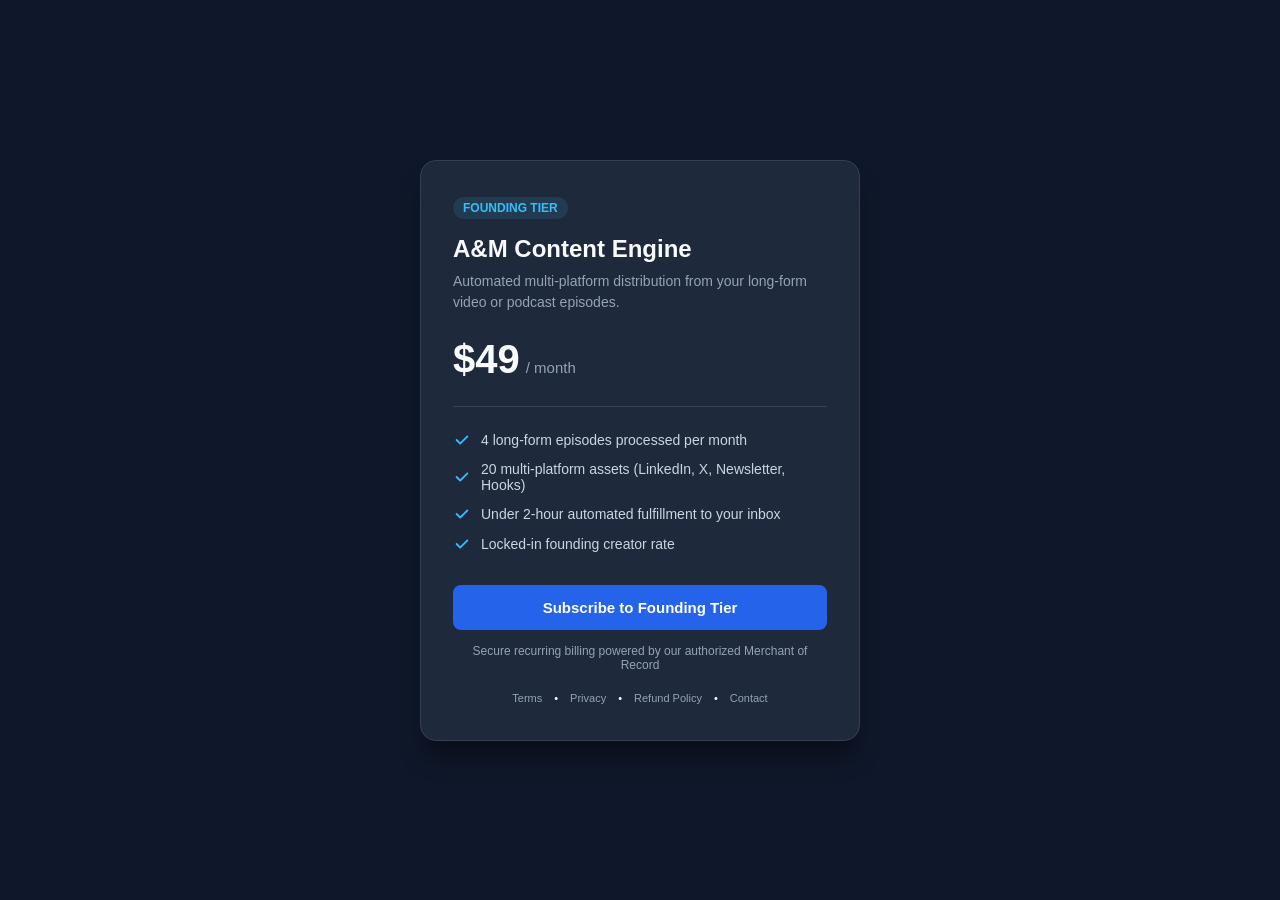
==== index.html @ 315da73d "Refactor index.html for improved layout and functionality Updated HTML structure and styling for the" ====
<!DOCTYPE html>
<html lang="en">
<head>
  <meta charset="UTF-8">
  <meta name="viewport" content="width=device-width, initial-scale=1.0">
  <title>A&M Content Engine — Founding Tier</title>
  <style>
    :root {
      --bg: #0f172a;
      --card-bg: #1e293b;
      --text-main: #f8fafc;
      --text-muted: #94a3b8;
      --accent: #38bdf8;
      --button-bg: #2563eb;
      --button-hover: #1d4ed8;
      --border: #334155;
    }
    * { 
      box-sizing: border-box; 
      margin: 0; 
      padding: 0; 
      font-family: -apple-system, BlinkMacSystemFont, "Segoe UI", Roboto, sans-serif; 
    }
    body { 
      background-color: var(--bg); 
      color: var(--text-main); 
      min-height: 100vh; 
      display: flex; 
      align-items: center; 
      justify-content: center; 
      padding: 24px; 
    }
    .card { 
      background-color: var(--card-bg); 
      border: 1px solid var(--border); 
      border-radius: 16px; 
      max-width: 440px; 
      width: 100%; 
      padding: 36px 32px; 
      box-shadow: 0 20px 25px -5px rgba(0,0,0,0.4); 
    }
    .badge { 
      display: inline-block; 
      background: rgba(56, 189, 248, 0.12); 
      color: var(--accent); 
      font-size: 12px; 
      font-weight: 600; 
      text-transform: uppercase; 
      padding: 4px 10px; 
      border-radius: 9999px; 
      margin-bottom: 16px; 
    }
    h1 { 
      font-size: 24px; 
      font-weight: 700; 
      margin-bottom: 8px; 
    }
    .description { 
      color: var(--text-muted); 
      font-size: 14px; 
      line-height: 1.5; 
      margin-bottom: 24px; 
    }
    .price-box { 
      display: flex; 
      align-items: baseline; 
      gap: 6px; 
      margin-bottom: 24px; 
      padding-bottom: 24px; 
      border-bottom: 1px solid var(--border); 
    }
    .price { 
      font-size: 40px; 
      font-weight: 800; 
      color: var(--text-main); 
    }
    .period { 
      color: var(--text-muted); 
      font-size: 15px; 
    }
    .features { 
      list-style: none; 
      margin-bottom: 32px; 
      display: flex; 
      flex-direction: column; 
      gap: 12px; 
    }
    .features li { 
      font-size: 14px; 
      color: #cbd5e1; 
      display: flex; 
      align-items: center; 
      gap: 10px; 
    }
    .features svg { 
      width: 18px; 
      height: 18px; 
      color: var(--accent); 
      flex-shrink: 0; 
    }
    .btn { 
      width: 100%; 
      background-color: var(--button-bg); 
      color: white; 
      border: none; 
      padding: 14px 20px; 
      border-radius: 8px; 
      font-size: 15px; 
      font-weight: 600; 
      cursor: pointer; 
      transition: 0.15s ease-in-out; 
      text-align: center;
      text-decoration: none;
      display: inline-block;
    }
    .btn:hover { 
      background-color: var(--button-hover); 
    }
    .footer-note { 
      text-align: center; 
      font-size: 12px; 
      color: var(--text-muted); 
      margin-top: 14px; 
    }
    .legal-links { 
      display: flex; 
      justify-content: center; 
      gap: 12px; 
      margin-top: 20px; 
      font-size: 11px; 
    }
    .legal-links a { 
      color: var(--text-muted); 
      text-decoration: none; 
      cursor: pointer; 
    }
    .legal-links a:hover { 
      color: var(--accent); 
      text-decoration: underline; 
    }

    /* Policy Modal */
    .modal-overlay {
      display: none;
      position: fixed;
      top: 0; left: 0; width: 100%; height: 100%;
      background: rgba(0, 0, 0, 0.7);
      backdrop-filter: blur(4px);
      justify-content: center;
      align-items: center;
      padding: 20px;
      z-index: 1000;
    }
    .modal-content {
      background: var(--card-bg);
      border: 1px solid var(--border);
      border-radius: 12px;
      max-width: 500px;
      width: 100%;
      max-height: 80vh;
      overflow-y: auto;
      padding: 24px;
      color: #cbd5e1;
      font-size: 13px;
      line-height: 1.6;
    }
    .modal-header {
      display: flex;
      justify-content: space-between;
      align-items: center;
      margin-bottom: 16px;
      border-bottom: 1px solid var(--border);
      padding-bottom: 8px;
    }
    .modal-header h2 { 
      font-size: 16px; 
      color: var(--text-main); 
    }
    .close-btn { 
      background: none; 
      border: none; 
      color: var(--text-muted); 
      font-size: 20px; 
      cursor: pointer; 
    }
    .close-btn:hover { 
      color: var(--text-main); 
    }
  </style>
</head>
<body>

  <div class="card">
    <span class="badge">Founding Tier</span>
    <h1>A&M Content Engine</h1>
    <p class="description">Automated multi-platform distribution from your long-form video or podcast episodes.</p>

    <div class="price-box">
      <span class="price">$49</span>
      <span class="period">/ month</span>
    </div>

    <ul class="features">
      <li>
        <svg viewBox="0 0 20 20" fill="currentColor"><path fill-rule="evenodd" d="M16.707 5.293a1 1 0 010 1.414l-8 8a1 1 0 01-1.414 0l-4-4a1 1 0 011.414-1.414L8 12.586l7.293-7.293a1 1 0 011.414 0z" clip-rule="evenodd"/></svg>
        4 long-form episodes processed per month
      </li>
      <li>
        <svg viewBox="0 0 20 20" fill="currentColor"><path fill-rule="evenodd" d="M16.707 5.293a1 1 0 010 1.414l-8 8a1 1 0 01-1.414 0l-4-4a1 1 0 011.414-1.414L8 12.586l7.293-7.293a1 1 0 011.414 0z" clip-rule="evenodd"/></svg>
        20 multi-platform assets (LinkedIn, X, Newsletter, Hooks)
      </li>
      <li>
        <svg viewBox="0 0 20 20" fill="currentColor"><path fill-rule="evenodd" d="M16.707 5.293a1 1 0 010 1.414l-8 8a1 1 0 01-1.414 0l-4-4a1 1 0 011.414-1.414L8 12.586l7.293-7.293a1 1 0 011.414 0z" clip-rule="evenodd"/></svg>
        Under 2-hour automated fulfillment to your inbox
      </li>
      <li>
        <svg viewBox="0 0 20 20" fill="currentColor"><path fill-rule="evenodd" d="M16.707 5.293a1 1 0 010 1.414l-8 8a1 1 0 01-1.414 0l-4-4a1 1 0 011.414-1.414L8 12.586l7.293-7.293a1 1 0 011.414 0z" clip-rule="evenodd"/></svg>
        Locked-in founding creator rate
      </li>
    </ul>

    <button id="checkout-button" class="btn">Subscribe to Founding Tier</button>
    <p class="footer-note">Secure recurring billing powered by our authorized Merchant of Record</p>

    <!-- Required compliance links -->
    <div class="legal-links">
      <a onclick="openModal('terms')">Terms</a> • 
      <a onclick="openModal('privacy')">Privacy</a> • 
      <a onclick="openModal('refunds')">Refund Policy</a> • 
      <a href="mailto:ajuna.n.michael@gmail.com">Contact</a>
    </div>
  </div>

  <!-- Reusable Policy Modal -->
  <div id="policy-modal" class="modal-overlay" onclick="closeModalOnBg(event)">
    <div class="modal-content">
      <div class="modal-header">
        <h2 id="modal-title">Policy</h2>
        <button class="close-btn" onclick="closeModal()">&times;</button>
      </div>
      <div id="modal-body"></div>
    </div>
  </div>

  <script>
    // Placeholder Dodo Payments Checkout link
    // Replace this URL once you generate your product payment link in the Dodo dashboard
    const DODO_CHECKOUT_URL = ""; 

    document.getElementById('checkout-button').addEventListener('click', function () {
      if (DODO_CHECKOUT_URL && DODO_CHECKOUT_URL.trim() !== "") {
        window.location.href = DODO_CHECKOUT_URL;
      } else {
        alert("Founding spots are currently being provisioned. To lock in your $49/mo rate immediately, please contact us at ajuna.n.michael@gmail.com.");
      }
    });

    // Legal Modals Data
    const policies = {
      terms: {
        title: "Terms of Service",
        content: "<p><strong>1. Service Overview:</strong> A&M Content Engine provides automated digital content repurposing services. The Founding Tier includes processing of up to four (4) episodes per monthly billing cycle into 20 multi-platform editorial assets.</p><br><p><strong>2. Billing:</strong> Subscriptions are billed at $49.00 USD on a recurring monthly schedule. All transactions, sales tax calculations, and currency conversions are handled securely by our authorized Merchant of Record.</p><br><p><strong>3. Cancellation:</strong> You can cancel your subscription at any time with zero cancellation penalties via the customer billing link in your receipt or by contacting support at ajuna.n.michael@gmail.com.</p>"
      },
      privacy: {
        title: "Privacy Policy",
        content: "<p><strong>1. Information Collection:</strong> We collect your email address and provided multimedia inputs solely to fulfill content deliverables and manage your subscription.</p><br><p><strong>2. Data Protection:</strong> We do not sell, rent, or distribute your email or content to any third parties. Payment details are processed entirely by our secure Merchant of Record without ever touching our servers.</p><br><p><strong>3. Inquiries:</strong> For inquiries regarding your personal data or deletion requests, contact us at ajuna.n.michael@gmail.com.</p>"
      },
      refunds: {
        title: "Refund & Cancellation Policy",
        content: "<p><strong>1. 14-Day Satisfaction Guarantee:</strong> If you are not satisfied with the repurposed deliverables from your first episode, contact us within 14 days of your initial payment at ajuna.n.michael@gmail.com for a 100% full refund.</p><br><p><strong>2. Subscription Cancellation:</strong> You may cancel anytime before your next monthly renewal. Upon cancellation, your access remains active until the end of the paid billing cycle.</p>"
      }
    };

    function openModal(type) {
      document.getElementById('modal-title').innerText = policies[type].title;
      document.getElementById('modal-body').innerHTML = policies[type].content;
      document.getElementById('policy-modal').style.display = 'flex';
    }

    function closeModal() {
      document.getElementById('policy-modal').style.display = 'none';
    }

    function closeModalOnBg(e) {
      if (e.target.id === 'policy-modal') closeModal();
    }
  </script>
</body>
</html>
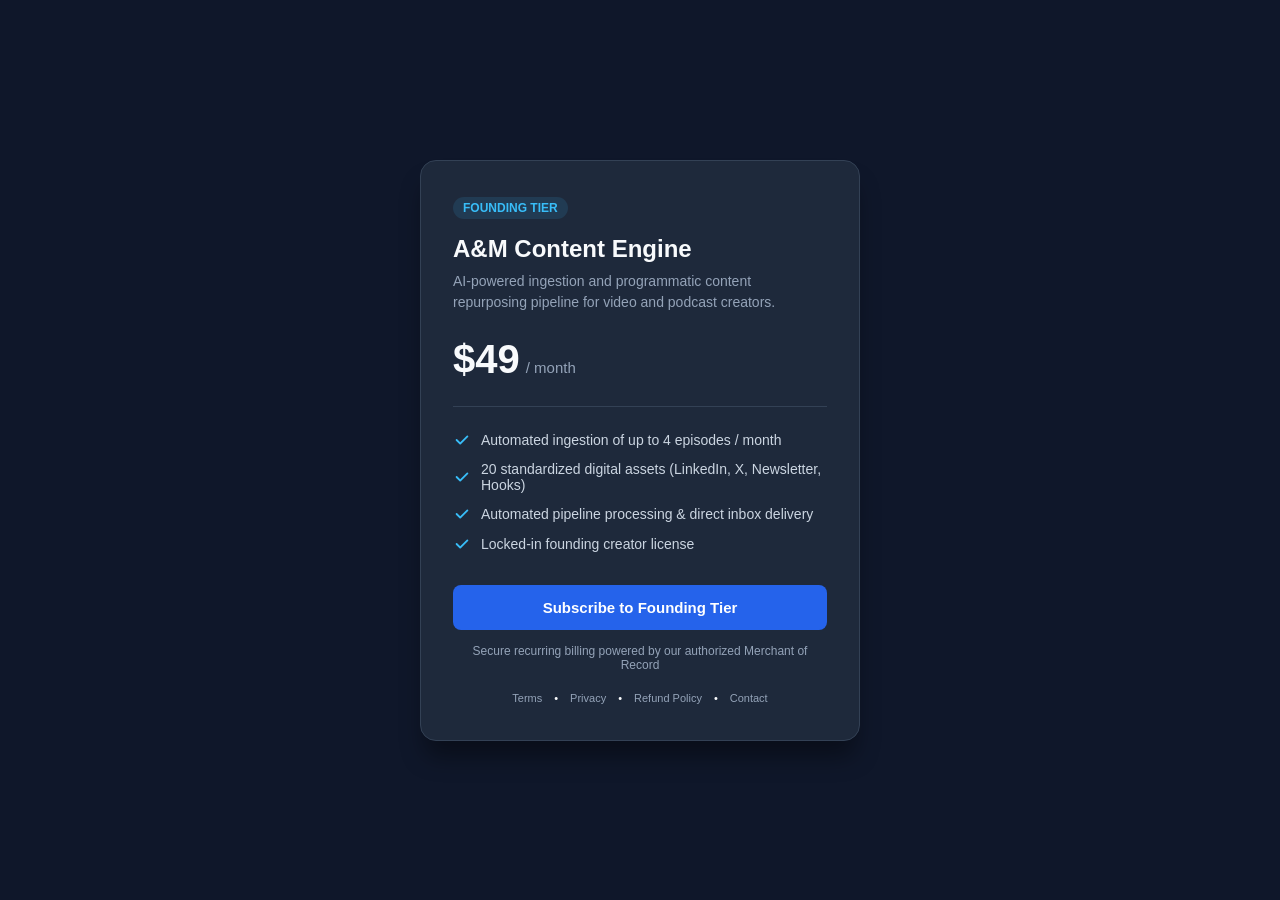
==== commit f30b6f68: "Revise content and features for Founding Tier Updated content and features in the A&M Content Engine" ====
--- a/index.html
+++ b/index.html
@@ -139,7 +139,7 @@
       text-decoration: underline; 
     }
 
-    /* Policy Modal */
+    /* Compliance Modals */
     .modal-overlay {
       display: none;
       position: fixed;
@@ -193,7 +193,7 @@
   <div class="card">
     <span class="badge">Founding Tier</span>
     <h1>A&M Content Engine</h1>
-    <p class="description">Automated multi-platform distribution from your long-form video or podcast episodes.</p>
+    <p class="description">AI-powered ingestion and programmatic content repurposing pipeline for video and podcast creators.</p>
 
     <div class="price-box">
       <span class="price">$49</span>
@@ -203,26 +203,25 @@
     <ul class="features">
       <li>
         <svg viewBox="0 0 20 20" fill="currentColor"><path fill-rule="evenodd" d="M16.707 5.293a1 1 0 010 1.414l-8 8a1 1 0 01-1.414 0l-4-4a1 1 0 011.414-1.414L8 12.586l7.293-7.293a1 1 0 011.414 0z" clip-rule="evenodd"/></svg>
-        4 long-form episodes processed per month
-      </li>
-      <li>
-        <svg viewBox="0 0 20 20" fill="currentColor"><path fill-rule="evenodd" d="M16.707 5.293a1 1 0 010 1.414l-8 8a1 1 0 01-1.414 0l-4-4a1 1 0 011.414-1.414L8 12.586l7.293-7.293a1 1 0 011.414 0z" clip-rule="evenodd"/></svg>
-        20 multi-platform assets (LinkedIn, X, Newsletter, Hooks)
-      </li>
-      <li>
-        <svg viewBox="0 0 20 20" fill="currentColor"><path fill-rule="evenodd" d="M16.707 5.293a1 1 0 010 1.414l-8 8a1 1 0 01-1.414 0l-4-4a1 1 0 011.414-1.414L8 12.586l7.293-7.293a1 1 0 011.414 0z" clip-rule="evenodd"/></svg>
-        Under 2-hour automated fulfillment to your inbox
-      </li>
-      <li>
-        <svg viewBox="0 0 20 20" fill="currentColor"><path fill-rule="evenodd" d="M16.707 5.293a1 1 0 010 1.414l-8 8a1 1 0 01-1.414 0l-4-4a1 1 0 011.414-1.414L8 12.586l7.293-7.293a1 1 0 011.414 0z" clip-rule="evenodd"/></svg>
-        Locked-in founding creator rate
+        Automated ingestion of up to 4 episodes / month
+      </li>
+      <li>
+        <svg viewBox="0 0 20 20" fill="currentColor"><path fill-rule="evenodd" d="M16.707 5.293a1 1 0 010 1.414l-8 8a1 1 0 01-1.414 0l-4-4a1 1 0 011.414-1.414L8 12.586l7.293-7.293a1 1 0 011.414 0z" clip-rule="evenodd"/></svg>
+        20 standardized digital assets (LinkedIn, X, Newsletter, Hooks)
+      </li>
+      <li>
+        <svg viewBox="0 0 20 20" fill="currentColor"><path fill-rule="evenodd" d="M16.707 5.293a1 1 0 010 1.414l-8 8a1 1 0 01-1.414 0l-4-4a1 1 0 011.414-1.414L8 12.586l7.293-7.293a1 1 0 011.414 0z" clip-rule="evenodd"/></svg>
+        Automated pipeline processing & direct inbox delivery
+      </li>
+      <li>
+        <svg viewBox="0 0 20 20" fill="currentColor"><path fill-rule="evenodd" d="M16.707 5.293a1 1 0 010 1.414l-8 8a1 1 0 01-1.414 0l-4-4a1 1 0 011.414-1.414L8 12.586l7.293-7.293a1 1 0 011.414 0z" clip-rule="evenodd"/></svg>
+        Locked-in founding creator license
       </li>
     </ul>
 
     <button id="checkout-button" class="btn">Subscribe to Founding Tier</button>
     <p class="footer-note">Secure recurring billing powered by our authorized Merchant of Record</p>
 
-    <!-- Required compliance links -->
     <div class="legal-links">
       <a onclick="openModal('terms')">Terms</a> • 
       <a onclick="openModal('privacy')">Privacy</a> • 
@@ -243,31 +242,30 @@
   </div>
 
   <script>
-    // Placeholder Dodo Payments Checkout link
-    // Replace this URL once you generate your product payment link in the Dodo dashboard
+    // Dodo Payments Payment Link URL (Set once product link is generated in Dodo dashboard)
     const DODO_CHECKOUT_URL = ""; 
 
     document.getElementById('checkout-button').addEventListener('click', function () {
       if (DODO_CHECKOUT_URL && DODO_CHECKOUT_URL.trim() !== "") {
         window.location.href = DODO_CHECKOUT_URL;
       } else {
-        alert("Founding spots are currently being provisioned. To lock in your $49/mo rate immediately, please contact us at ajuna.n.michael@gmail.com.");
+        alert("Founding creator accounts are currently being provisioned. To lock in your $49/mo license immediately, contact ajuna.n.michael@gmail.com.");
       }
     });
 
-    // Legal Modals Data
+    // Legal Policies Data (Pre-configured for Dodo MoR Compliance)
     const policies = {
       terms: {
         title: "Terms of Service",
-        content: "<p><strong>1. Service Overview:</strong> A&M Content Engine provides automated digital content repurposing services. The Founding Tier includes processing of up to four (4) episodes per monthly billing cycle into 20 multi-platform editorial assets.</p><br><p><strong>2. Billing:</strong> Subscriptions are billed at $49.00 USD on a recurring monthly schedule. All transactions, sales tax calculations, and currency conversions are handled securely by our authorized Merchant of Record.</p><br><p><strong>3. Cancellation:</strong> You can cancel your subscription at any time with zero cancellation penalties via the customer billing link in your receipt or by contacting support at ajuna.n.michael@gmail.com.</p>"
+        content: "<p><strong>1. Product Overview:</strong> A&M Content Engine is a digital software and automation pipeline that programmatically ingests long-form audiovisual media and generates multi-platform editorial assets. The Founding Tier grants license access to process up to four (4) source episodes per monthly billing cycle into 20 standardized digital deliverables.</p><br><p><strong>2. Billing & Renewal:</strong> Subscriptions are billed at $49.00 USD on a recurring monthly basis. All payment transactions, applicable indirect taxes, and currency conversions are handled securely by our authorized Merchant of Record.</p><br><p><strong>3. Cancellation:</strong> You may cancel your subscription at any time without fees or penalties via the billing portal link in your transaction receipt or by contacting support at ajuna.n.michael@gmail.com.</p>"
       },
       privacy: {
         title: "Privacy Policy",
-        content: "<p><strong>1. Information Collection:</strong> We collect your email address and provided multimedia inputs solely to fulfill content deliverables and manage your subscription.</p><br><p><strong>2. Data Protection:</strong> We do not sell, rent, or distribute your email or content to any third parties. Payment details are processed entirely by our secure Merchant of Record without ever touching our servers.</p><br><p><strong>3. Inquiries:</strong> For inquiries regarding your personal data or deletion requests, contact us at ajuna.n.michael@gmail.com.</p>"
+        content: "<p><strong>1. Information Collection:</strong> We collect your email address and submitted media assets exclusively for account authentication, pipeline execution, and delivering your repurposed digital assets.</p><br><p><strong>2. Data Protection:</strong> We do not sell, rent, or distribute your email or personal data. All billing information and credit card details are handled directly by our PCI-compliant Merchant of Record without touching our application servers.</p><br><p><strong>3. Inquiries & Data Rights:</strong> For questions regarding data processing or deletion requests, contact us at ajuna.n.michael@gmail.com.</p>"
       },
       refunds: {
         title: "Refund & Cancellation Policy",
-        content: "<p><strong>1. 14-Day Satisfaction Guarantee:</strong> If you are not satisfied with the repurposed deliverables from your first episode, contact us within 14 days of your initial payment at ajuna.n.michael@gmail.com for a 100% full refund.</p><br><p><strong>2. Subscription Cancellation:</strong> You may cancel anytime before your next monthly renewal. Upon cancellation, your access remains active until the end of the paid billing cycle.</p>"
+        content: "<p><strong>1. 14-Day Satisfaction Guarantee:</strong> If the automated output from your first processed episode does not meet your editorial standards, contact ajuna.n.michael@gmail.com within 14 days of your initial purchase for a full 100% refund.</p><br><p><strong>2. Cancellation Policy:</strong> You may cancel anytime before your next billing cycle. Access remains active through the remainder of the currently paid period with no further charges.</p>"
       }
     };
 
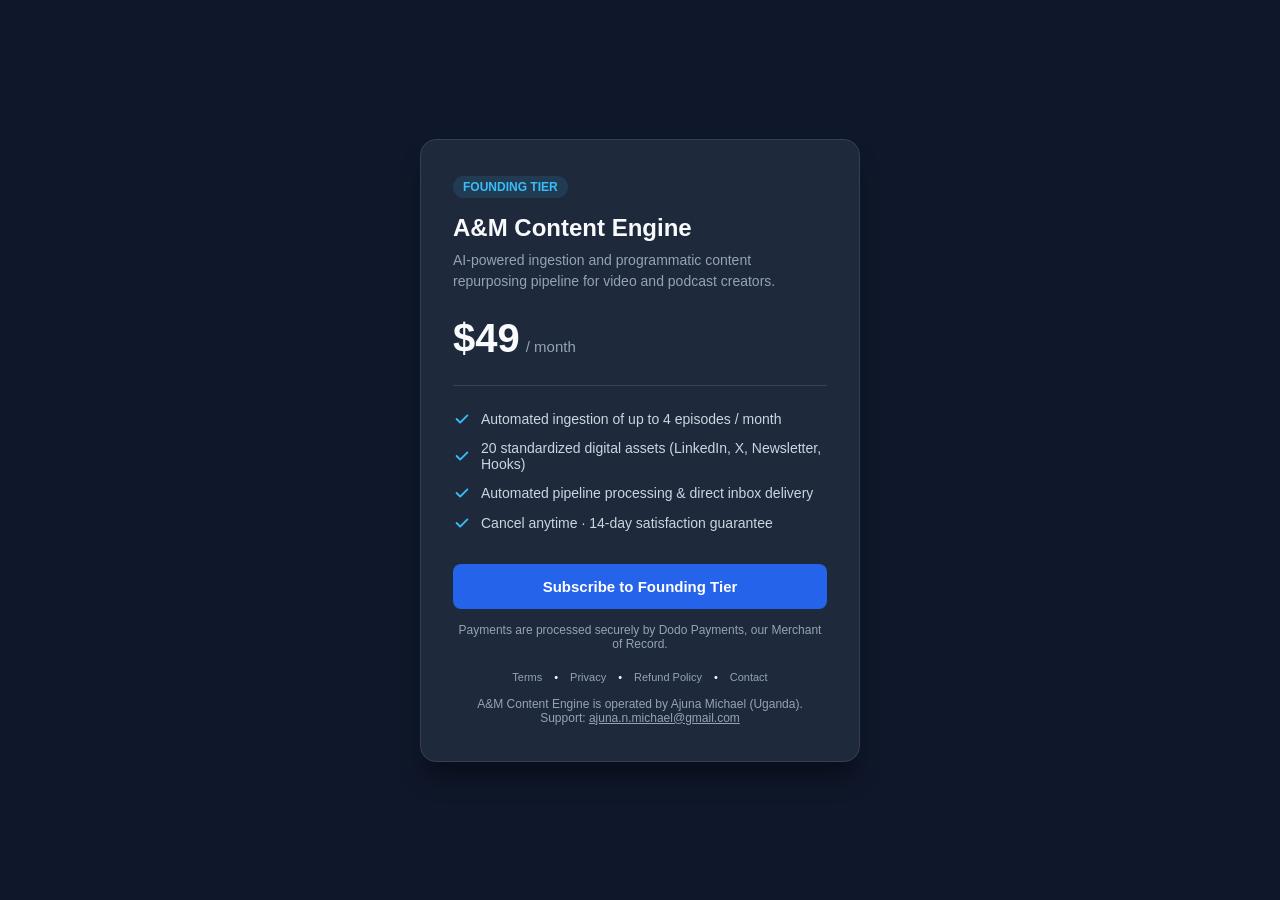
==== commit 0aaf41ae: "Add public policy pages, contact details and Dodo MoR disclosure Replace JS pop-up policies with rea" ====
--- a/index.html
+++ b/index.html
@@ -1,287 +1,203 @@
-<!DOCTYPE html>
-<html lang="en">
-<head>
-  <meta charset="UTF-8">
-  <meta name="viewport" content="width=device-width, initial-scale=1.0">
-  <title>A&M Content Engine — Founding Tier</title>
-  <style>
-    :root {
-      --bg: #0f172a;
-      --card-bg: #1e293b;
-      --text-main: #f8fafc;
-      --text-muted: #94a3b8;
-      --accent: #38bdf8;
-      --button-bg: #2563eb;
-      --button-hover: #1d4ed8;
-      --border: #334155;
-    }
-    * { 
-      box-sizing: border-box; 
-      margin: 0; 
-      padding: 0; 
-      font-family: -apple-system, BlinkMacSystemFont, "Segoe UI", Roboto, sans-serif; 
-    }
-    body { 
-      background-color: var(--bg); 
-      color: var(--text-main); 
-      min-height: 100vh; 
-      display: flex; 
-      align-items: center; 
-      justify-content: center; 
-      padding: 24px; 
-    }
-    .card { 
-      background-color: var(--card-bg); 
-      border: 1px solid var(--border); 
-      border-radius: 16px; 
-      max-width: 440px; 
-      width: 100%; 
-      padding: 36px 32px; 
-      box-shadow: 0 20px 25px -5px rgba(0,0,0,0.4); 
-    }
-    .badge { 
-      display: inline-block; 
-      background: rgba(56, 189, 248, 0.12); 
-      color: var(--accent); 
-      font-size: 12px; 
-      font-weight: 600; 
-      text-transform: uppercase; 
-      padding: 4px 10px; 
-      border-radius: 9999px; 
-      margin-bottom: 16px; 
-    }
-    h1 { 
-      font-size: 24px; 
-      font-weight: 700; 
-      margin-bottom: 8px; 
-    }
-    .description { 
-      color: var(--text-muted); 
-      font-size: 14px; 
-      line-height: 1.5; 
-      margin-bottom: 24px; 
-    }
-    .price-box { 
-      display: flex; 
-      align-items: baseline; 
-      gap: 6px; 
-      margin-bottom: 24px; 
-      padding-bottom: 24px; 
-      border-bottom: 1px solid var(--border); 
-    }
-    .price { 
-      font-size: 40px; 
-      font-weight: 800; 
-      color: var(--text-main); 
-    }
-    .period { 
-      color: var(--text-muted); 
-      font-size: 15px; 
-    }
-    .features { 
-      list-style: none; 
-      margin-bottom: 32px; 
-      display: flex; 
-      flex-direction: column; 
-      gap: 12px; 
-    }
-    .features li { 
-      font-size: 14px; 
-      color: #cbd5e1; 
-      display: flex; 
-      align-items: center; 
-      gap: 10px; 
-    }
-    .features svg { 
-      width: 18px; 
-      height: 18px; 
-      color: var(--accent); 
-      flex-shrink: 0; 
-    }
-    .btn { 
-      width: 100%; 
-      background-color: var(--button-bg); 
-      color: white; 
-      border: none; 
-      padding: 14px 20px; 
-      border-radius: 8px; 
-      font-size: 15px; 
-      font-weight: 600; 
-      cursor: pointer; 
-      transition: 0.15s ease-in-out; 
-      text-align: center;
-      text-decoration: none;
-      display: inline-block;
-    }
-    .btn:hover { 
-      background-color: var(--button-hover); 
-    }
-    .footer-note { 
-      text-align: center; 
-      font-size: 12px; 
-      color: var(--text-muted); 
-      margin-top: 14px; 
-    }
-    .legal-links { 
-      display: flex; 
-      justify-content: center; 
-      gap: 12px; 
-      margin-top: 20px; 
-      font-size: 11px; 
-    }
-    .legal-links a { 
-      color: var(--text-muted); 
-      text-decoration: none; 
-      cursor: pointer; 
-    }
-    .legal-links a:hover { 
-      color: var(--accent); 
-      text-decoration: underline; 
-    }
-
-    /* Compliance Modals */
-    .modal-overlay {
-      display: none;
-      position: fixed;
-      top: 0; left: 0; width: 100%; height: 100%;
-      background: rgba(0, 0, 0, 0.7);
-      backdrop-filter: blur(4px);
-      justify-content: center;
-      align-items: center;
-      padding: 20px;
-      z-index: 1000;
-    }
-    .modal-content {
-      background: var(--card-bg);
-      border: 1px solid var(--border);
-      border-radius: 12px;
-      max-width: 500px;
-      width: 100%;
-      max-height: 80vh;
-      overflow-y: auto;
-      padding: 24px;
-      color: #cbd5e1;
-      font-size: 13px;
-      line-height: 1.6;
-    }
-    .modal-header {
-      display: flex;
-      justify-content: space-between;
-      align-items: center;
-      margin-bottom: 16px;
-      border-bottom: 1px solid var(--border);
-      padding-bottom: 8px;
-    }
-    .modal-header h2 { 
-      font-size: 16px; 
-      color: var(--text-main); 
-    }
-    .close-btn { 
-      background: none; 
-      border: none; 
-      color: var(--text-muted); 
-      font-size: 20px; 
-      cursor: pointer; 
-    }
-    .close-btn:hover { 
-      color: var(--text-main); 
-    }
-  </style>
-</head>
-<body>
-
-  <div class="card">
-    <span class="badge">Founding Tier</span>
-    <h1>A&M Content Engine</h1>
-    <p class="description">AI-powered ingestion and programmatic content repurposing pipeline for video and podcast creators.</p>
-
-    <div class="price-box">
-      <span class="price">$49</span>
-      <span class="period">/ month</span>
-    </div>
-
-    <ul class="features">
-      <li>
-        <svg viewBox="0 0 20 20" fill="currentColor"><path fill-rule="evenodd" d="M16.707 5.293a1 1 0 010 1.414l-8 8a1 1 0 01-1.414 0l-4-4a1 1 0 011.414-1.414L8 12.586l7.293-7.293a1 1 0 011.414 0z" clip-rule="evenodd"/></svg>
-        Automated ingestion of up to 4 episodes / month
-      </li>
-      <li>
-        <svg viewBox="0 0 20 20" fill="currentColor"><path fill-rule="evenodd" d="M16.707 5.293a1 1 0 010 1.414l-8 8a1 1 0 01-1.414 0l-4-4a1 1 0 011.414-1.414L8 12.586l7.293-7.293a1 1 0 011.414 0z" clip-rule="evenodd"/></svg>
-        20 standardized digital assets (LinkedIn, X, Newsletter, Hooks)
-      </li>
-      <li>
-        <svg viewBox="0 0 20 20" fill="currentColor"><path fill-rule="evenodd" d="M16.707 5.293a1 1 0 010 1.414l-8 8a1 1 0 01-1.414 0l-4-4a1 1 0 011.414-1.414L8 12.586l7.293-7.293a1 1 0 011.414 0z" clip-rule="evenodd"/></svg>
-        Automated pipeline processing & direct inbox delivery
-      </li>
-      <li>
-        <svg viewBox="0 0 20 20" fill="currentColor"><path fill-rule="evenodd" d="M16.707 5.293a1 1 0 010 1.414l-8 8a1 1 0 01-1.414 0l-4-4a1 1 0 011.414-1.414L8 12.586l7.293-7.293a1 1 0 011.414 0z" clip-rule="evenodd"/></svg>
-        Locked-in founding creator license
-      </li>
-    </ul>
-
-    <button id="checkout-button" class="btn">Subscribe to Founding Tier</button>
-    <p class="footer-note">Secure recurring billing powered by our authorized Merchant of Record</p>
-
-    <div class="legal-links">
-      <a onclick="openModal('terms')">Terms</a> • 
-      <a onclick="openModal('privacy')">Privacy</a> • 
-      <a onclick="openModal('refunds')">Refund Policy</a> • 
-      <a href="mailto:ajuna.n.michael@gmail.com">Contact</a>
-    </div>
-  </div>
-
-  <!-- Reusable Policy Modal -->
-  <div id="policy-modal" class="modal-overlay" onclick="closeModalOnBg(event)">
-    <div class="modal-content">
-      <div class="modal-header">
-        <h2 id="modal-title">Policy</h2>
-        <button class="close-btn" onclick="closeModal()">&times;</button>
-      </div>
-      <div id="modal-body"></div>
-    </div>
-  </div>
-
-  <script>
-    // Dodo Payments Payment Link URL (Set once product link is generated in Dodo dashboard)
-    const DODO_CHECKOUT_URL = ""; 
-
-    document.getElementById('checkout-button').addEventListener('click', function () {
-      if (DODO_CHECKOUT_URL && DODO_CHECKOUT_URL.trim() !== "") {
-        window.location.href = DODO_CHECKOUT_URL;
-      } else {
-        alert("Founding creator accounts are currently being provisioned. To lock in your $49/mo license immediately, contact ajuna.n.michael@gmail.com.");
-      }
-    });
-
-    // Legal Policies Data (Pre-configured for Dodo MoR Compliance)
-    const policies = {
-      terms: {
-        title: "Terms of Service",
-        content: "<p><strong>1. Product Overview:</strong> A&M Content Engine is a digital software and automation pipeline that programmatically ingests long-form audiovisual media and generates multi-platform editorial assets. The Founding Tier grants license access to process up to four (4) source episodes per monthly billing cycle into 20 standardized digital deliverables.</p><br><p><strong>2. Billing & Renewal:</strong> Subscriptions are billed at $49.00 USD on a recurring monthly basis. All payment transactions, applicable indirect taxes, and currency conversions are handled securely by our authorized Merchant of Record.</p><br><p><strong>3. Cancellation:</strong> You may cancel your subscription at any time without fees or penalties via the billing portal link in your transaction receipt or by contacting support at ajuna.n.michael@gmail.com.</p>"
-      },
-      privacy: {
-        title: "Privacy Policy",
-        content: "<p><strong>1. Information Collection:</strong> We collect your email address and submitted media assets exclusively for account authentication, pipeline execution, and delivering your repurposed digital assets.</p><br><p><strong>2. Data Protection:</strong> We do not sell, rent, or distribute your email or personal data. All billing information and credit card details are handled directly by our PCI-compliant Merchant of Record without touching our application servers.</p><br><p><strong>3. Inquiries & Data Rights:</strong> For questions regarding data processing or deletion requests, contact us at ajuna.n.michael@gmail.com.</p>"
-      },
-      refunds: {
-        title: "Refund & Cancellation Policy",
-        content: "<p><strong>1. 14-Day Satisfaction Guarantee:</strong> If the automated output from your first processed episode does not meet your editorial standards, contact ajuna.n.michael@gmail.com within 14 days of your initial purchase for a full 100% refund.</p><br><p><strong>2. Cancellation Policy:</strong> You may cancel anytime before your next billing cycle. Access remains active through the remainder of the currently paid period with no further charges.</p>"
-      }
-    };
-
-    function openModal(type) {
-      document.getElementById('modal-title').innerText = policies[type].title;
-      document.getElementById('modal-body').innerHTML = policies[type].content;
-      document.getElementById('policy-modal').style.display = 'flex';
-    }
-
-    function closeModal() {
-      document.getElementById('policy-modal').style.display = 'none';
-    }
-
-    function closeModalOnBg(e) {
-      if (e.target.id === 'policy-modal') closeModal();
-    }
-  </script>
-</body>
-</html>
+<!DOCTYPE html>
+<html lang="en">
+<head>
+  <meta charset="UTF-8">
+  <meta name="viewport" content="width=device-width, initial-scale=1.0">
+  <meta name="description" content="A&M Content Engine turns long-form video and podcast episodes into LinkedIn, X, newsletter and hook content. Founding Tier: $49/month.">
+  <title>A&M Content Engine — Founding Tier</title>
+  <style>
+    :root {
+      --bg: #0f172a;
+      --card-bg: #1e293b;
+      --text-main: #f8fafc;
+      --text-muted: #94a3b8;
+      --accent: #38bdf8;
+      --button-bg: #2563eb;
+      --button-hover: #1d4ed8;
+      --border: #334155;
+    }
+    * { 
+      box-sizing: border-box; 
+      margin: 0; 
+      padding: 0; 
+      font-family: -apple-system, BlinkMacSystemFont, "Segoe UI", Roboto, sans-serif; 
+    }
+    body { 
+      background-color: var(--bg); 
+      color: var(--text-main); 
+      min-height: 100vh; 
+      display: flex; 
+      align-items: center; 
+      justify-content: center; 
+      padding: 24px; 
+    }
+    .card { 
+      background-color: var(--card-bg); 
+      border: 1px solid var(--border); 
+      border-radius: 16px; 
+      max-width: 440px; 
+      width: 100%; 
+      padding: 36px 32px; 
+      box-shadow: 0 20px 25px -5px rgba(0,0,0,0.4); 
+    }
+    .badge { 
+      display: inline-block; 
+      background: rgba(56, 189, 248, 0.12); 
+      color: var(--accent); 
+      font-size: 12px; 
+      font-weight: 600; 
+      text-transform: uppercase; 
+      padding: 4px 10px; 
+      border-radius: 9999px; 
+      margin-bottom: 16px; 
+    }
+    h1 { 
+      font-size: 24px; 
+      font-weight: 700; 
+      margin-bottom: 8px; 
+    }
+    .description { 
+      color: var(--text-muted); 
+      font-size: 14px; 
+      line-height: 1.5; 
+      margin-bottom: 24px; 
+    }
+    .price-box { 
+      display: flex; 
+      align-items: baseline; 
+      gap: 6px; 
+      margin-bottom: 24px; 
+      padding-bottom: 24px; 
+      border-bottom: 1px solid var(--border); 
+    }
+    .price { 
+      font-size: 40px; 
+      font-weight: 800; 
+      color: var(--text-main); 
+    }
+    .period { 
+      color: var(--text-muted); 
+      font-size: 15px; 
+    }
+    .features { 
+      list-style: none; 
+      margin-bottom: 32px; 
+      display: flex; 
+      flex-direction: column; 
+      gap: 12px; 
+    }
+    .features li { 
+      font-size: 14px; 
+      color: #cbd5e1; 
+      display: flex; 
+      align-items: center; 
+      gap: 10px; 
+    }
+    .features svg { 
+      width: 18px; 
+      height: 18px; 
+      color: var(--accent); 
+      flex-shrink: 0; 
+    }
+    .btn { 
+      width: 100%; 
+      background-color: var(--button-bg); 
+      color: white; 
+      border: none; 
+      padding: 14px 20px; 
+      border-radius: 8px; 
+      font-size: 15px; 
+      font-weight: 600; 
+      cursor: pointer; 
+      transition: 0.15s ease-in-out; 
+      text-align: center;
+      text-decoration: none;
+      display: inline-block;
+    }
+    .btn:hover { 
+      background-color: var(--button-hover); 
+    }
+    .footer-note { 
+      text-align: center; 
+      font-size: 12px; 
+      color: var(--text-muted); 
+      margin-top: 14px; 
+    }
+    .operator a { color: var(--text-muted); }
+    .legal-links { 
+      display: flex; 
+      justify-content: center; 
+      gap: 12px; 
+      margin-top: 20px; 
+      font-size: 11px; 
+    }
+    .legal-links a { 
+      color: var(--text-muted); 
+      text-decoration: none; 
+      cursor: pointer; 
+    }
+    .legal-links a:hover { 
+      color: var(--accent); 
+      text-decoration: underline; 
+    }
+
+  </style>
+</head>
+<body>
+
+  <div class="card">
+    <span class="badge">Founding Tier</span>
+    <h1>A&M Content Engine</h1>
+    <p class="description">AI-powered ingestion and programmatic content repurposing pipeline for video and podcast creators.</p>
+
+    <div class="price-box">
+      <span class="price">$49</span>
+      <span class="period">/ month</span>
+    </div>
+
+    <ul class="features">
+      <li>
+        <svg viewBox="0 0 20 20" fill="currentColor"><path fill-rule="evenodd" d="M16.707 5.293a1 1 0 010 1.414l-8 8a1 1 0 01-1.414 0l-4-4a1 1 0 011.414-1.414L8 12.586l7.293-7.293a1 1 0 011.414 0z" clip-rule="evenodd"/></svg>
+        Automated ingestion of up to 4 episodes / month
+      </li>
+      <li>
+        <svg viewBox="0 0 20 20" fill="currentColor"><path fill-rule="evenodd" d="M16.707 5.293a1 1 0 010 1.414l-8 8a1 1 0 01-1.414 0l-4-4a1 1 0 011.414-1.414L8 12.586l7.293-7.293a1 1 0 011.414 0z" clip-rule="evenodd"/></svg>
+        20 standardized digital assets (LinkedIn, X, Newsletter, Hooks)
+      </li>
+      <li>
+        <svg viewBox="0 0 20 20" fill="currentColor"><path fill-rule="evenodd" d="M16.707 5.293a1 1 0 010 1.414l-8 8a1 1 0 01-1.414 0l-4-4a1 1 0 011.414-1.414L8 12.586l7.293-7.293a1 1 0 011.414 0z" clip-rule="evenodd"/></svg>
+        Automated pipeline processing & direct inbox delivery
+      </li>
+      <li>
+        <svg viewBox="0 0 20 20" fill="currentColor"><path fill-rule="evenodd" d="M16.707 5.293a1 1 0 010 1.414l-8 8a1 1 0 01-1.414 0l-4-4a1 1 0 011.414-1.414L8 12.586l7.293-7.293a1 1 0 011.414 0z" clip-rule="evenodd"/></svg>
+        Cancel anytime &middot; 14-day satisfaction guarantee
+      </li>
+    </ul>
+
+    <button id="checkout-button" class="btn">Subscribe to Founding Tier</button>
+    <p class="footer-note">Payments are processed securely by Dodo Payments, our Merchant of Record.</p>
+
+    <div class="legal-links">
+      <a href="terms.html">Terms</a> &bull;
+      <a href="privacy.html">Privacy</a> &bull;
+      <a href="refunds.html">Refund Policy</a> &bull;
+      <a href="contact.html">Contact</a>
+    </div>
+    <p class="footer-note operator">A&amp;M Content Engine is operated by Ajuna Michael (Uganda).<br>Support: <a href="mailto:ajuna.n.michael@gmail.com">ajuna.n.michael@gmail.com</a></p>
+  </div>
+
+
+  <script>
+    // Dodo Payments Payment Link URL (Set once product link is generated in Dodo dashboard)
+    const DODO_CHECKOUT_URL = ""; 
+
+    document.getElementById('checkout-button').addEventListener('click', function () {
+      if (DODO_CHECKOUT_URL && DODO_CHECKOUT_URL.trim() !== "") {
+        window.location.href = DODO_CHECKOUT_URL;
+      } else {
+        alert("Online checkout is being set up. To subscribe to the Founding Tier now, email ajuna.n.michael@gmail.com.");
+      }
+    });
+  </script>
+</body>
+</html>
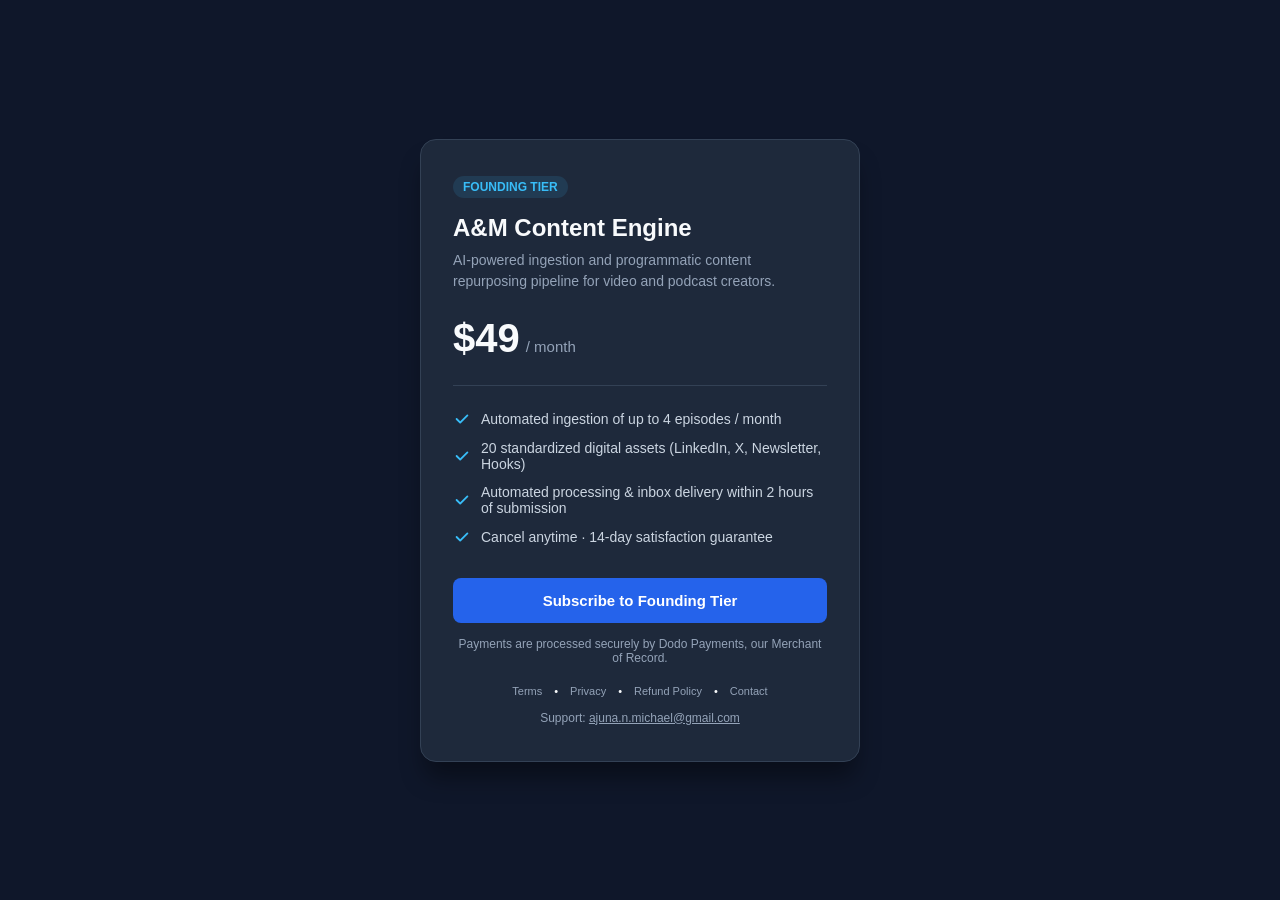
==== commit b0e859fb: "Remove operator line; state 2-hour delivery time Co-Authored-By: Claude Sonnet 5.5 <noreply@anthropi" ====
--- a/index.html
+++ b/index.html
@@ -166,7 +166,7 @@
       </li>
       <li>
         <svg viewBox="0 0 20 20" fill="currentColor"><path fill-rule="evenodd" d="M16.707 5.293a1 1 0 010 1.414l-8 8a1 1 0 01-1.414 0l-4-4a1 1 0 011.414-1.414L8 12.586l7.293-7.293a1 1 0 011.414 0z" clip-rule="evenodd"/></svg>
-        Automated pipeline processing & direct inbox delivery
+        Automated processing &amp; inbox delivery within 2 hours of submission
       </li>
       <li>
         <svg viewBox="0 0 20 20" fill="currentColor"><path fill-rule="evenodd" d="M16.707 5.293a1 1 0 010 1.414l-8 8a1 1 0 01-1.414 0l-4-4a1 1 0 011.414-1.414L8 12.586l7.293-7.293a1 1 0 011.414 0z" clip-rule="evenodd"/></svg>
@@ -183,7 +183,7 @@
       <a href="refunds.html">Refund Policy</a> &bull;
       <a href="contact.html">Contact</a>
     </div>
-    <p class="footer-note operator">A&amp;M Content Engine is operated by Ajuna Michael (Uganda).<br>Support: <a href="mailto:ajuna.n.michael@gmail.com">ajuna.n.michael@gmail.com</a></p>
+    <p class="footer-note operator">Support: <a href="mailto:ajuna.n.michael@gmail.com">ajuna.n.michael@gmail.com</a></p>
   </div>
 
 
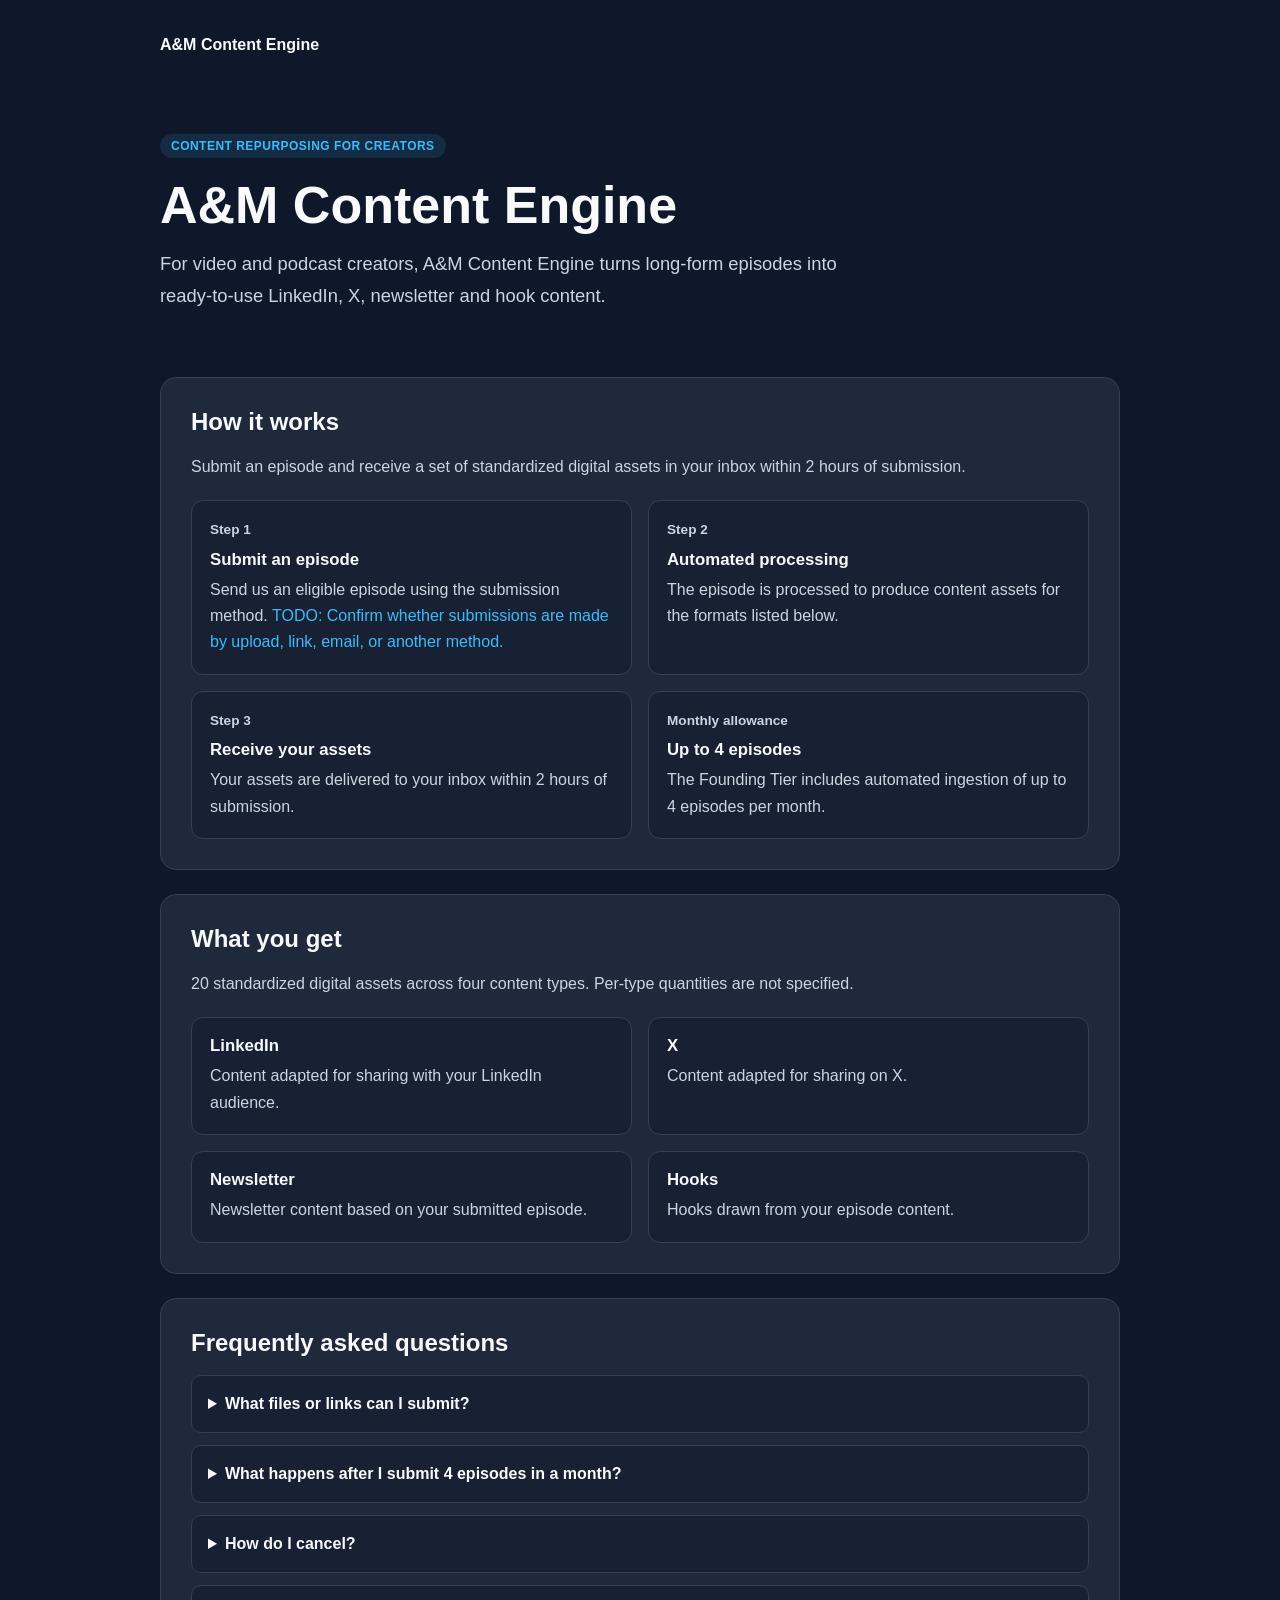
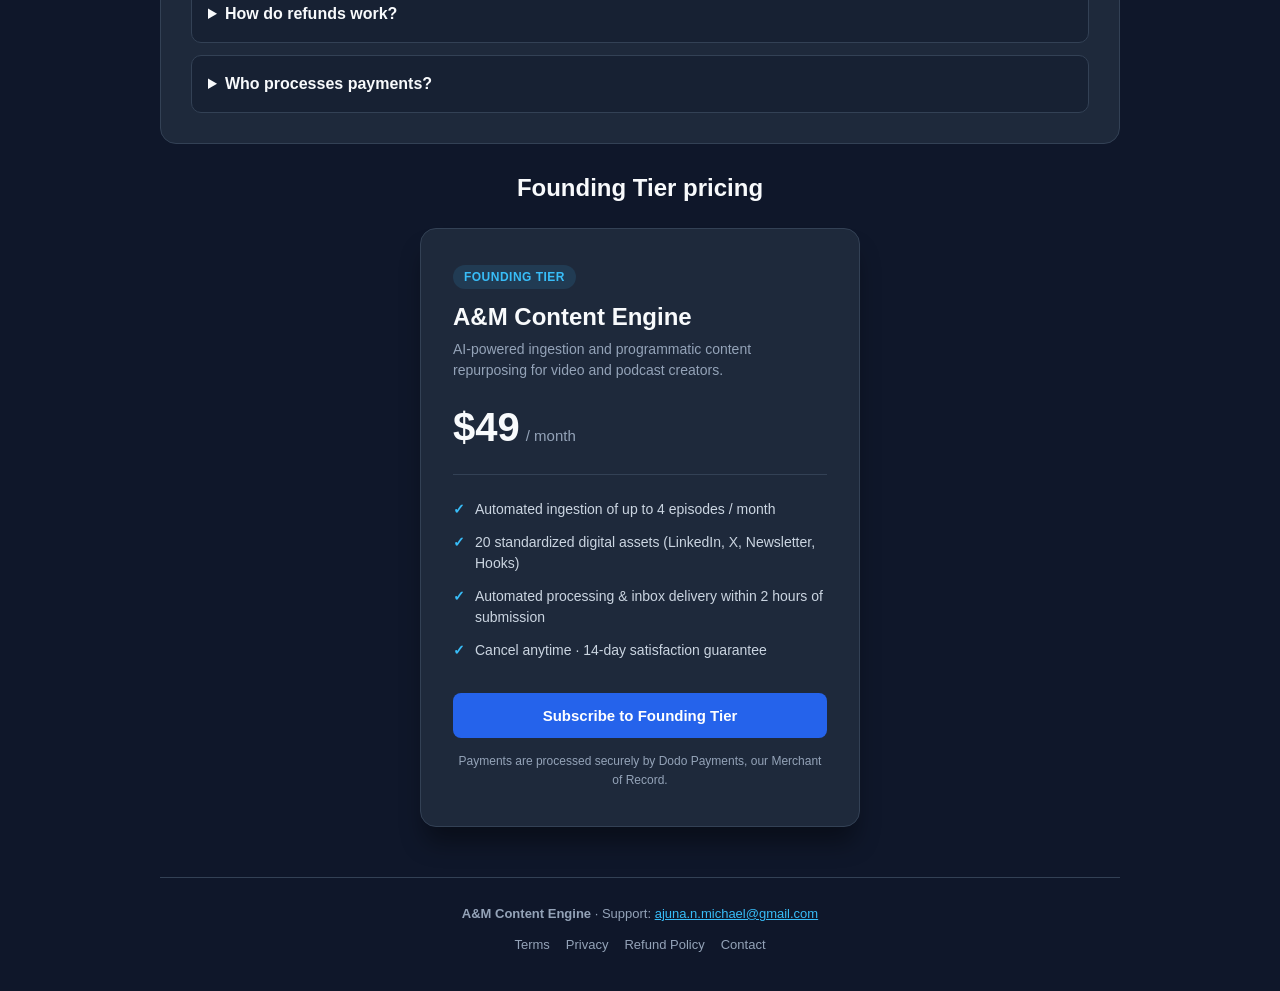
==== commit 6cb23565: "Expand product verification pages and add crawler access policy" ====
--- a/index.html
+++ b/index.html
@@ -3,8 +3,8 @@
 <head>
   <meta charset="UTF-8">
   <meta name="viewport" content="width=device-width, initial-scale=1.0">
-  <meta name="description" content="A&M Content Engine turns long-form video and podcast episodes into LinkedIn, X, newsletter and hook content. Founding Tier: $49/month.">
-  <title>A&M Content Engine — Founding Tier</title>
+  <meta name="description" content="A&M Content Engine helps video and podcast creators turn long-form episodes into LinkedIn, X, newsletter and hook content. Founding Tier: $49/month.">
+  <title>A&amp;M Content Engine — Founding Tier</title>
   <style>
     :root {
       --bg: #0f172a;
@@ -15,189 +15,127 @@
       --button-bg: #2563eb;
       --button-hover: #1d4ed8;
       --border: #334155;
+      --body-text: #cbd5e1;
     }
-    * { 
-      box-sizing: border-box; 
-      margin: 0; 
-      padding: 0; 
-      font-family: -apple-system, BlinkMacSystemFont, "Segoe UI", Roboto, sans-serif; 
+    * { box-sizing: border-box; margin: 0; padding: 0; font-family: -apple-system, BlinkMacSystemFont, "Segoe UI", Roboto, sans-serif; }
+    html { scroll-behavior: smooth; }
+    body { background: var(--bg); color: var(--text-main); min-height: 100vh; padding: 24px; }
+    a { color: var(--accent); }
+    .site-header, main, .site-footer { width: min(100%, 960px); margin-inline: auto; }
+    .site-header { padding: 12px 0 28px; }
+    .brand { color: var(--text-main); font-weight: 700; text-decoration: none; }
+    .hero { padding: 52px 0 42px; }
+    .eyebrow, .badge { display: inline-block; color: var(--accent); background: rgba(56,189,248,.12); border-radius: 9999px; padding: 5px 11px; font-size: 12px; font-weight: 700; text-transform: uppercase; letter-spacing: .04em; }
+    h1 { font-size: clamp(2rem, 5vw, 3.25rem); line-height: 1.12; margin: 18px 0 14px; }
+    .hero p { color: var(--body-text); font-size: clamp(1rem, 2vw, 1.15rem); line-height: 1.7; max-width: 700px; }
+    .section { margin: 24px 0; padding: 30px; background: var(--card-bg); border: 1px solid var(--border); border-radius: 16px; }
+    h2 { font-size: 1.5rem; margin-bottom: 18px; }
+    h3 { font-size: 1.05rem; margin-bottom: 7px; }
+    .section-intro, .content-card p, .steps p, .faq p { color: var(--body-text); line-height: 1.65; }
+    .steps, .asset-grid { display: grid; grid-template-columns: repeat(2, minmax(0, 1fr)); gap: 16px; margin-top: 20px; }
+    .content-card { border: 1px solid var(--border); background: rgba(15,23,42,.45); border-radius: 12px; padding: 18px; }
+    .step-number { color: var(--accent); font-weight: 700; font-size: .85rem; margin-bottom: 8px; }
+    .faq-list { display: grid; gap: 12px; }
+    details { border: 1px solid var(--border); background: rgba(15,23,42,.45); border-radius: 10px; padding: 16px; }
+    summary { cursor: pointer; font-weight: 650; line-height: 1.5; }
+    details p { margin-top: 10px; color: var(--body-text); line-height: 1.65; }
+    .todo { color: var(--accent); }
+    .pricing-wrap { display: flex; justify-content: center; padding: 8px 0 26px; }
+    .card { background: var(--card-bg); border: 1px solid var(--border); border-radius: 16px; max-width: 440px; width: 100%; padding: 36px 32px; box-shadow: 0 20px 25px -5px rgba(0,0,0,.4); }
+    .card h2 { font-size: 24px; margin: 14px 0 8px; }
+    .description { color: var(--text-muted); font-size: 14px; line-height: 1.5; margin-bottom: 24px; }
+    .price-box { display: flex; align-items: baseline; gap: 6px; margin-bottom: 24px; padding-bottom: 24px; border-bottom: 1px solid var(--border); }
+    .price { font-size: 40px; font-weight: 800; }
+    .period { color: var(--text-muted); font-size: 15px; }
+    .features { list-style: none; margin-bottom: 32px; display: flex; flex-direction: column; gap: 12px; }
+    .features li { font-size: 14px; color: var(--body-text); display: flex; align-items: flex-start; gap: 10px; line-height: 1.5; }
+    .check { color: var(--accent); font-weight: 800; flex-shrink: 0; }
+    .btn { width: 100%; background: var(--button-bg); color: white; border-radius: 8px; padding: 14px 20px; font-size: 15px; font-weight: 600; transition: background .15s ease-in-out; text-align: center; text-decoration: none; display: inline-block; }
+    .btn:hover, .btn:focus-visible { background: var(--button-hover); }
+    .footer-note { text-align: center; font-size: 12px; color: var(--text-muted); margin-top: 14px; line-height: 1.6; }
+    .site-footer { border-top: 1px solid var(--border); margin-top: 24px; padding: 24px 0 10px; text-align: center; color: var(--text-muted); font-size: 13px; line-height: 1.8; }
+    .footer-links { display: flex; flex-wrap: wrap; justify-content: center; gap: 8px 16px; margin-top: 8px; }
+    .footer-links a { color: var(--text-muted); text-decoration: none; }
+    .footer-links a:hover, .footer-links a:focus-visible { color: var(--accent); text-decoration: underline; }
+    @media (max-width: 600px) {
+      body { padding: 16px; }
+      .hero { padding: 34px 0 24px; }
+      .section { padding: 22px 18px; }
+      .steps, .asset-grid { grid-template-columns: 1fr; }
+      .card { padding: 28px 22px; }
     }
-    body { 
-      background-color: var(--bg); 
-      color: var(--text-main); 
-      min-height: 100vh; 
-      display: flex; 
-      align-items: center; 
-      justify-content: center; 
-      padding: 24px; 
-    }
-    .card { 
-      background-color: var(--card-bg); 
-      border: 1px solid var(--border); 
-      border-radius: 16px; 
-      max-width: 440px; 
-      width: 100%; 
-      padding: 36px 32px; 
-      box-shadow: 0 20px 25px -5px rgba(0,0,0,0.4); 
-    }
-    .badge { 
-      display: inline-block; 
-      background: rgba(56, 189, 248, 0.12); 
-      color: var(--accent); 
-      font-size: 12px; 
-      font-weight: 600; 
-      text-transform: uppercase; 
-      padding: 4px 10px; 
-      border-radius: 9999px; 
-      margin-bottom: 16px; 
-    }
-    h1 { 
-      font-size: 24px; 
-      font-weight: 700; 
-      margin-bottom: 8px; 
-    }
-    .description { 
-      color: var(--text-muted); 
-      font-size: 14px; 
-      line-height: 1.5; 
-      margin-bottom: 24px; 
-    }
-    .price-box { 
-      display: flex; 
-      align-items: baseline; 
-      gap: 6px; 
-      margin-bottom: 24px; 
-      padding-bottom: 24px; 
-      border-bottom: 1px solid var(--border); 
-    }
-    .price { 
-      font-size: 40px; 
-      font-weight: 800; 
-      color: var(--text-main); 
-    }
-    .period { 
-      color: var(--text-muted); 
-      font-size: 15px; 
-    }
-    .features { 
-      list-style: none; 
-      margin-bottom: 32px; 
-      display: flex; 
-      flex-direction: column; 
-      gap: 12px; 
-    }
-    .features li { 
-      font-size: 14px; 
-      color: #cbd5e1; 
-      display: flex; 
-      align-items: center; 
-      gap: 10px; 
-    }
-    .features svg { 
-      width: 18px; 
-      height: 18px; 
-      color: var(--accent); 
-      flex-shrink: 0; 
-    }
-    .btn { 
-      width: 100%; 
-      background-color: var(--button-bg); 
-      color: white; 
-      border: none; 
-      padding: 14px 20px; 
-      border-radius: 8px; 
-      font-size: 15px; 
-      font-weight: 600; 
-      cursor: pointer; 
-      transition: 0.15s ease-in-out; 
-      text-align: center;
-      text-decoration: none;
-      display: inline-block;
-    }
-    .btn:hover { 
-      background-color: var(--button-hover); 
-    }
-    .footer-note { 
-      text-align: center; 
-      font-size: 12px; 
-      color: var(--text-muted); 
-      margin-top: 14px; 
-    }
-    .operator a { color: var(--text-muted); }
-    .legal-links { 
-      display: flex; 
-      justify-content: center; 
-      gap: 12px; 
-      margin-top: 20px; 
-      font-size: 11px; 
-    }
-    .legal-links a { 
-      color: var(--text-muted); 
-      text-decoration: none; 
-      cursor: pointer; 
-    }
-    .legal-links a:hover { 
-      color: var(--accent); 
-      text-decoration: underline; 
-    }
-
   </style>
 </head>
 <body>
+  <header class="site-header">
+    <a class="brand" href="index.html">A&amp;M Content Engine</a>
+  </header>
+  <main>
+    <section class="hero" aria-labelledby="page-title">
+      <span class="eyebrow">Content repurposing for creators</span>
+      <h1 id="page-title">A&amp;M Content Engine</h1>
+      <p>For video and podcast creators, A&amp;M Content Engine turns long-form episodes into ready-to-use LinkedIn, X, newsletter and hook content.</p>
+    </section>
 
-  <div class="card">
-    <span class="badge">Founding Tier</span>
-    <h1>A&M Content Engine</h1>
-    <p class="description">AI-powered ingestion and programmatic content repurposing pipeline for video and podcast creators.</p>
+    <section class="section" aria-labelledby="how-it-works">
+      <h2 id="how-it-works">How it works</h2>
+      <p class="section-intro">Submit an episode and receive a set of standardized digital assets in your inbox within 2 hours of submission.</p>
+      <div class="steps">
+        <article class="content-card"><p class="step-number">Step 1</p><h3>Submit an episode</h3><p>Send us an eligible episode using the submission method. <span class="todo">TODO: Confirm whether submissions are made by upload, link, email, or another method.</span></p></article>
+        <article class="content-card"><p class="step-number">Step 2</p><h3>Automated processing</h3><p>The episode is processed to produce content assets for the formats listed below.</p></article>
+        <article class="content-card"><p class="step-number">Step 3</p><h3>Receive your assets</h3><p>Your assets are delivered to your inbox within 2 hours of submission.</p></article>
+        <article class="content-card"><p class="step-number">Monthly allowance</p><h3>Up to 4 episodes</h3><p>The Founding Tier includes automated ingestion of up to 4 episodes per month.</p></article>
+      </div>
+    </section>
 
-    <div class="price-box">
-      <span class="price">$49</span>
-      <span class="period">/ month</span>
-    </div>
+    <section class="section" aria-labelledby="what-you-get">
+      <h2 id="what-you-get">What you get</h2>
+      <p class="section-intro">20 standardized digital assets across four content types. Per-type quantities are not specified.</p>
+      <div class="asset-grid">
+        <article class="content-card"><h3>LinkedIn</h3><p>Content adapted for sharing with your LinkedIn audience.</p></article>
+        <article class="content-card"><h3>X</h3><p>Content adapted for sharing on X.</p></article>
+        <article class="content-card"><h3>Newsletter</h3><p>Newsletter content based on your submitted episode.</p></article>
+        <article class="content-card"><h3>Hooks</h3><p>Hooks drawn from your episode content.</p></article>
+      </div>
+    </section>
 
-    <ul class="features">
-      <li>
-        <svg viewBox="0 0 20 20" fill="currentColor"><path fill-rule="evenodd" d="M16.707 5.293a1 1 0 010 1.414l-8 8a1 1 0 01-1.414 0l-4-4a1 1 0 011.414-1.414L8 12.586l7.293-7.293a1 1 0 011.414 0z" clip-rule="evenodd"/></svg>
-        Automated ingestion of up to 4 episodes / month
-      </li>
-      <li>
-        <svg viewBox="0 0 20 20" fill="currentColor"><path fill-rule="evenodd" d="M16.707 5.293a1 1 0 010 1.414l-8 8a1 1 0 01-1.414 0l-4-4a1 1 0 011.414-1.414L8 12.586l7.293-7.293a1 1 0 011.414 0z" clip-rule="evenodd"/></svg>
-        20 standardized digital assets (LinkedIn, X, Newsletter, Hooks)
-      </li>
-      <li>
-        <svg viewBox="0 0 20 20" fill="currentColor"><path fill-rule="evenodd" d="M16.707 5.293a1 1 0 010 1.414l-8 8a1 1 0 01-1.414 0l-4-4a1 1 0 011.414-1.414L8 12.586l7.293-7.293a1 1 0 011.414 0z" clip-rule="evenodd"/></svg>
-        Automated processing &amp; inbox delivery within 2 hours of submission
-      </li>
-      <li>
-        <svg viewBox="0 0 20 20" fill="currentColor"><path fill-rule="evenodd" d="M16.707 5.293a1 1 0 010 1.414l-8 8a1 1 0 01-1.414 0l-4-4a1 1 0 011.414-1.414L8 12.586l7.293-7.293a1 1 0 011.414 0z" clip-rule="evenodd"/></svg>
-        Cancel anytime &middot; 14-day satisfaction guarantee
-      </li>
-    </ul>
+    <section class="section faq" aria-labelledby="faq-heading">
+      <h2 id="faq-heading">Frequently asked questions</h2>
+      <div class="faq-list">
+        <details><summary>What files or links can I submit?</summary><p class="todo">TODO: Accepted file formats, link types, and submission method have not yet been specified.</p></details>
+        <details><summary>What happens after I submit 4 episodes in a month?</summary><p>The Founding Tier includes up to 4 episodes per month. <span class="todo">TODO: Clarify whether additional episodes can be submitted and any applicable process or charge.</span></p></details>
+        <details><summary>How do I cancel?</summary><p>You can cancel anytime. <span class="todo">TODO: Add the specific cancellation steps or account-management method.</span></p></details>
+        <details><summary>How do refunds work?</summary><p>The plan includes a 14-day satisfaction guarantee. To request a refund, email <a href="mailto:ajuna.n.michael@gmail.com">ajuna.n.michael@gmail.com</a>. <span class="todo">TODO: Confirm any additional eligibility details or processing timeline.</span></p></details>
+        <details><summary>Who processes payments?</summary><p>Dodo Payments processes payments as our Merchant of Record.</p></details>
+      </div>
+    </section>
 
-    <button id="checkout-button" class="btn">Subscribe to Founding Tier</button>
-    <p class="footer-note">Payments are processed securely by Dodo Payments, our Merchant of Record.</p>
-
-    <div class="legal-links">
-      <a href="terms.html">Terms</a> &bull;
-      <a href="privacy.html">Privacy</a> &bull;
-      <a href="refunds.html">Refund Policy</a> &bull;
-      <a href="contact.html">Contact</a>
-    </div>
-    <p class="footer-note operator">Support: <a href="mailto:ajuna.n.michael@gmail.com">ajuna.n.michael@gmail.com</a></p>
-  </div>
-
-
-  <script>
-    // Dodo Payments Payment Link URL (Set once product link is generated in Dodo dashboard)
-    const DODO_CHECKOUT_URL = ""; 
-
-    document.getElementById('checkout-button').addEventListener('click', function () {
-      if (DODO_CHECKOUT_URL && DODO_CHECKOUT_URL.trim() !== "") {
-        window.location.href = DODO_CHECKOUT_URL;
-      } else {
-        alert("Online checkout is being set up. To subscribe to the Founding Tier now, email ajuna.n.michael@gmail.com.");
-      }
-    });
-  </script>
+    <section aria-labelledby="pricing-heading">
+      <h2 id="pricing-heading" style="text-align:center; margin: 30px 0 18px;">Founding Tier pricing</h2>
+      <div class="pricing-wrap">
+        <div class="card">
+          <span class="badge">Founding Tier</span>
+          <h2>A&amp;M Content Engine</h2>
+          <p class="description">AI-powered ingestion and programmatic content repurposing for video and podcast creators.</p>
+          <div class="price-box"><span class="price">$49</span><span class="period">/ month</span></div>
+          <ul class="features">
+            <li><span class="check" aria-hidden="true">✓</span><span>Automated ingestion of up to 4 episodes / month</span></li>
+            <li><span class="check" aria-hidden="true">✓</span><span>20 standardized digital assets (LinkedIn, X, Newsletter, Hooks)</span></li>
+            <li><span class="check" aria-hidden="true">✓</span><span>Automated processing &amp; inbox delivery within 2 hours of submission</span></li>
+            <li><span class="check" aria-hidden="true">✓</span><span>Cancel anytime &middot; 14-day satisfaction guarantee</span></li>
+          </ul>
+          <!-- TODO: This checkout button currently points to a test-mode link; replace it with the live Dodo Payments link. -->
+          <a id="checkout-button" class="btn" href="https://test.checkout.dodopayments.com/buy/pdt_0NqdzqMUYh8PNbInUNU1d?quantity=1&amp;redirect_url=https://ajunamikedevs.github.io%2F">Subscribe to Founding Tier</a>
+          <p class="footer-note">Payments are processed securely by Dodo Payments, our Merchant of Record.</p>
+        </div>
+      </div>
+    </section>
+  </main>
+  <footer class="site-footer">
+    <p><strong>A&amp;M Content Engine</strong> &middot; Support: <a href="mailto:ajuna.n.michael@gmail.com">ajuna.n.michael@gmail.com</a></p>
+    <nav class="footer-links" aria-label="Legal and support links">
+      <a href="terms.html">Terms</a><a href="privacy.html">Privacy</a><a href="refunds.html">Refund Policy</a><a href="contact.html">Contact</a>
+    </nav>
+  </footer>
 </body>
 </html>
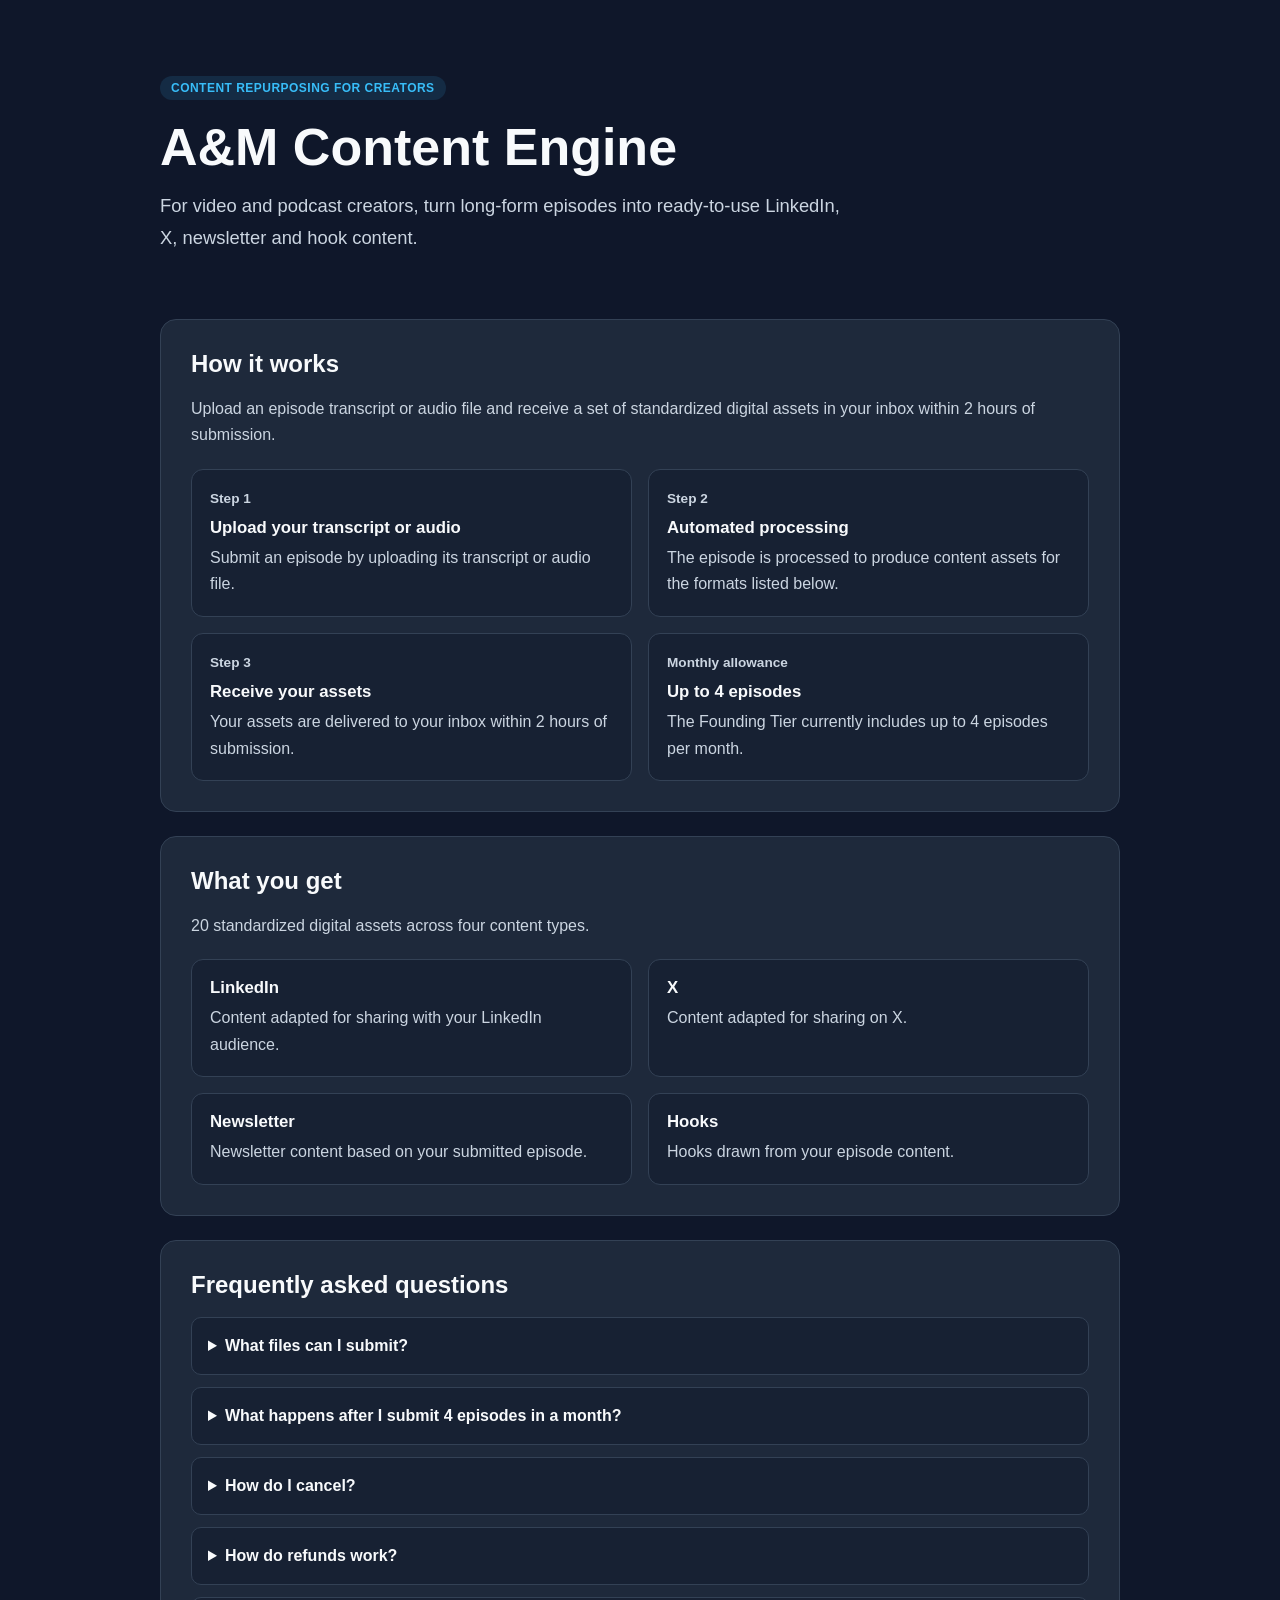
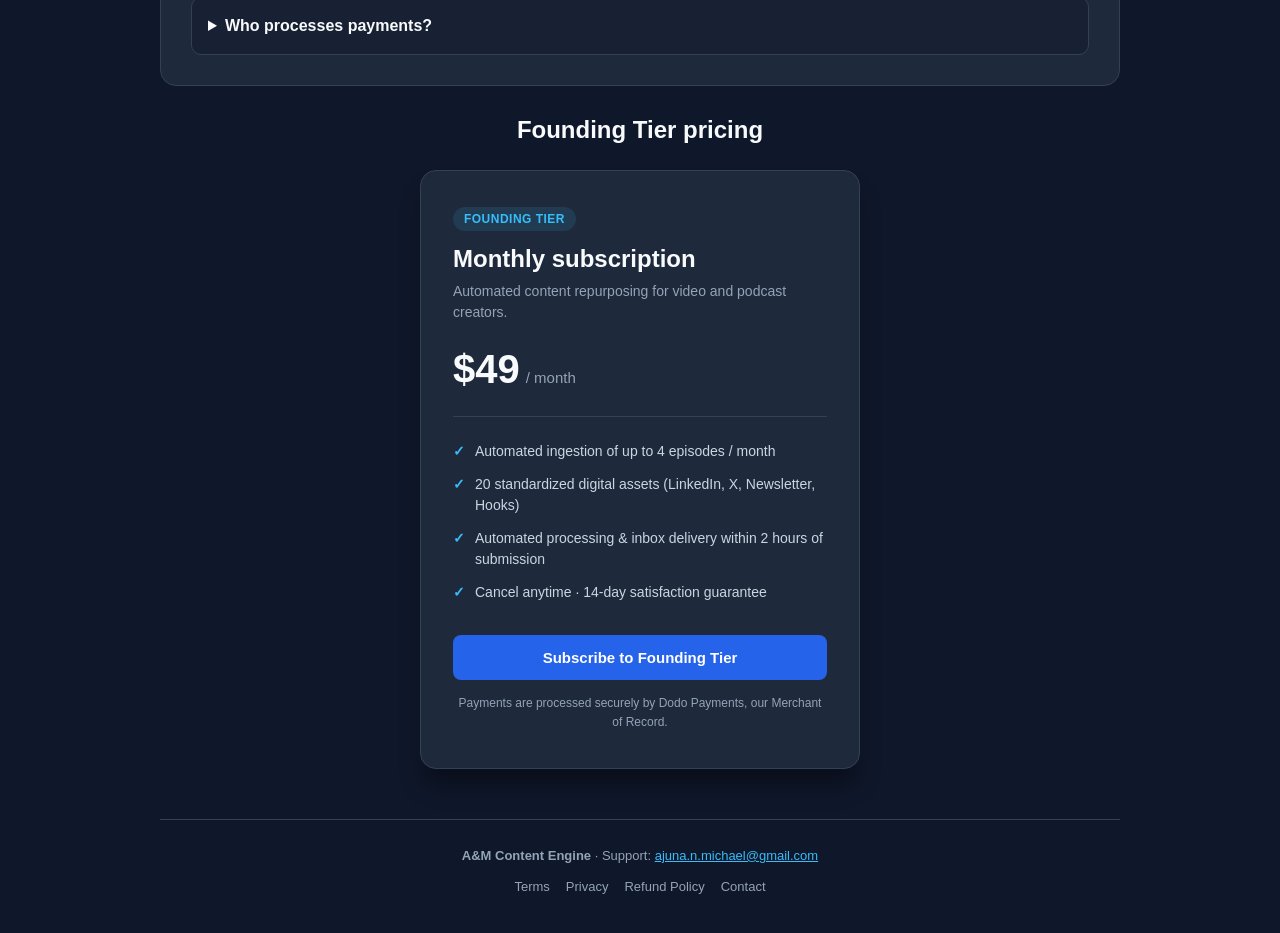
==== commit b38b1d19: "Clarify episode submission, reduce repeated product name, and remove TODO placeholders" ====
--- a/index.html
+++ b/index.html
@@ -3,7 +3,7 @@
 <head>
   <meta charset="UTF-8">
   <meta name="viewport" content="width=device-width, initial-scale=1.0">
-  <meta name="description" content="A&M Content Engine helps video and podcast creators turn long-form episodes into LinkedIn, X, newsletter and hook content. Founding Tier: $49/month.">
+  <meta name="description" content="Turn long-form video and podcast episodes into LinkedIn, X, newsletter and hook content. Founding Tier: $49/month.">
   <title>A&amp;M Content Engine — Founding Tier</title>
   <style>
     :root {
@@ -21,9 +21,7 @@
     html { scroll-behavior: smooth; }
     body { background: var(--bg); color: var(--text-main); min-height: 100vh; padding: 24px; }
     a { color: var(--accent); }
-    .site-header, main, .site-footer { width: min(100%, 960px); margin-inline: auto; }
-    .site-header { padding: 12px 0 28px; }
-    .brand { color: var(--text-main); font-weight: 700; text-decoration: none; }
+    main, .site-footer { width: min(100%, 960px); margin-inline: auto; }
     .hero { padding: 52px 0 42px; }
     .eyebrow, .badge { display: inline-block; color: var(--accent); background: rgba(56,189,248,.12); border-radius: 9999px; padding: 5px 11px; font-size: 12px; font-weight: 700; text-transform: uppercase; letter-spacing: .04em; }
     h1 { font-size: clamp(2rem, 5vw, 3.25rem); line-height: 1.12; margin: 18px 0 14px; }
@@ -39,10 +37,9 @@
     details { border: 1px solid var(--border); background: rgba(15,23,42,.45); border-radius: 10px; padding: 16px; }
     summary { cursor: pointer; font-weight: 650; line-height: 1.5; }
     details p { margin-top: 10px; color: var(--body-text); line-height: 1.65; }
-    .todo { color: var(--accent); }
     .pricing-wrap { display: flex; justify-content: center; padding: 8px 0 26px; }
     .card { background: var(--card-bg); border: 1px solid var(--border); border-radius: 16px; max-width: 440px; width: 100%; padding: 36px 32px; box-shadow: 0 20px 25px -5px rgba(0,0,0,.4); }
-    .card h2 { font-size: 24px; margin: 14px 0 8px; }
+    .card h3 { font-size: 24px; margin: 14px 0 8px; }
     .description { color: var(--text-muted); font-size: 14px; line-height: 1.5; margin-bottom: 24px; }
     .price-box { display: flex; align-items: baseline; gap: 6px; margin-bottom: 24px; padding-bottom: 24px; border-bottom: 1px solid var(--border); }
     .price { font-size: 40px; font-weight: 800; }
@@ -67,30 +64,27 @@
   </style>
 </head>
 <body>
-  <header class="site-header">
-    <a class="brand" href="index.html">A&amp;M Content Engine</a>
-  </header>
   <main>
     <section class="hero" aria-labelledby="page-title">
       <span class="eyebrow">Content repurposing for creators</span>
       <h1 id="page-title">A&amp;M Content Engine</h1>
-      <p>For video and podcast creators, A&amp;M Content Engine turns long-form episodes into ready-to-use LinkedIn, X, newsletter and hook content.</p>
+      <p>For video and podcast creators, turn long-form episodes into ready-to-use LinkedIn, X, newsletter and hook content.</p>
     </section>
 
     <section class="section" aria-labelledby="how-it-works">
       <h2 id="how-it-works">How it works</h2>
-      <p class="section-intro">Submit an episode and receive a set of standardized digital assets in your inbox within 2 hours of submission.</p>
+      <p class="section-intro">Upload an episode transcript or audio file and receive a set of standardized digital assets in your inbox within 2 hours of submission.</p>
       <div class="steps">
-        <article class="content-card"><p class="step-number">Step 1</p><h3>Submit an episode</h3><p>Send us an eligible episode using the submission method. <span class="todo">TODO: Confirm whether submissions are made by upload, link, email, or another method.</span></p></article>
+        <article class="content-card"><p class="step-number">Step 1</p><h3>Upload your transcript or audio</h3><p>Submit an episode by uploading its transcript or audio file.</p></article>
         <article class="content-card"><p class="step-number">Step 2</p><h3>Automated processing</h3><p>The episode is processed to produce content assets for the formats listed below.</p></article>
         <article class="content-card"><p class="step-number">Step 3</p><h3>Receive your assets</h3><p>Your assets are delivered to your inbox within 2 hours of submission.</p></article>
-        <article class="content-card"><p class="step-number">Monthly allowance</p><h3>Up to 4 episodes</h3><p>The Founding Tier includes automated ingestion of up to 4 episodes per month.</p></article>
+        <article class="content-card"><p class="step-number">Monthly allowance</p><h3>Up to 4 episodes</h3><p>The Founding Tier currently includes up to 4 episodes per month.</p></article>
       </div>
     </section>
 
     <section class="section" aria-labelledby="what-you-get">
       <h2 id="what-you-get">What you get</h2>
-      <p class="section-intro">20 standardized digital assets across four content types. Per-type quantities are not specified.</p>
+      <p class="section-intro">20 standardized digital assets across four content types.</p>
       <div class="asset-grid">
         <article class="content-card"><h3>LinkedIn</h3><p>Content adapted for sharing with your LinkedIn audience.</p></article>
         <article class="content-card"><h3>X</h3><p>Content adapted for sharing on X.</p></article>
@@ -102,10 +96,10 @@
     <section class="section faq" aria-labelledby="faq-heading">
       <h2 id="faq-heading">Frequently asked questions</h2>
       <div class="faq-list">
-        <details><summary>What files or links can I submit?</summary><p class="todo">TODO: Accepted file formats, link types, and submission method have not yet been specified.</p></details>
-        <details><summary>What happens after I submit 4 episodes in a month?</summary><p>The Founding Tier includes up to 4 episodes per month. <span class="todo">TODO: Clarify whether additional episodes can be submitted and any applicable process or charge.</span></p></details>
-        <details><summary>How do I cancel?</summary><p>You can cancel anytime. <span class="todo">TODO: Add the specific cancellation steps or account-management method.</span></p></details>
-        <details><summary>How do refunds work?</summary><p>The plan includes a 14-day satisfaction guarantee. To request a refund, email <a href="mailto:ajuna.n.michael@gmail.com">ajuna.n.michael@gmail.com</a>. <span class="todo">TODO: Confirm any additional eligibility details or processing timeline.</span></p></details>
+        <details><summary>What files can I submit?</summary><p>Upload an episode transcript or an audio file.</p></details>
+        <details><summary>What happens after I submit 4 episodes in a month?</summary><p>The tier currently includes up to 4 episodes per month. Additional episodes are not included in that monthly allowance.</p></details>
+        <details><summary>How do I cancel?</summary><p>You can cancel anytime.</p></details>
+        <details><summary>How do refunds work?</summary><p>The plan includes a 14-day satisfaction guarantee. To request a refund, email <a href="mailto:ajuna.n.michael@gmail.com">ajuna.n.michael@gmail.com</a>.</p></details>
         <details><summary>Who processes payments?</summary><p>Dodo Payments processes payments as our Merchant of Record.</p></details>
       </div>
     </section>
@@ -115,8 +109,8 @@
       <div class="pricing-wrap">
         <div class="card">
           <span class="badge">Founding Tier</span>
-          <h2>A&amp;M Content Engine</h2>
-          <p class="description">AI-powered ingestion and programmatic content repurposing for video and podcast creators.</p>
+          <h3>Monthly subscription</h3>
+          <p class="description">Automated content repurposing for video and podcast creators.</p>
           <div class="price-box"><span class="price">$49</span><span class="period">/ month</span></div>
           <ul class="features">
             <li><span class="check" aria-hidden="true">✓</span><span>Automated ingestion of up to 4 episodes / month</span></li>
@@ -124,7 +118,7 @@
             <li><span class="check" aria-hidden="true">✓</span><span>Automated processing &amp; inbox delivery within 2 hours of submission</span></li>
             <li><span class="check" aria-hidden="true">✓</span><span>Cancel anytime &middot; 14-day satisfaction guarantee</span></li>
           </ul>
-          <!-- TODO: This checkout button currently points to a test-mode link; replace it with the live Dodo Payments link. -->
+          <!-- This checkout button currently points to a test-mode link; replace it with the live Dodo Payments link. -->
           <a id="checkout-button" class="btn" href="https://test.checkout.dodopayments.com/buy/pdt_0NqdzqMUYh8PNbInUNU1d?quantity=1&amp;redirect_url=https://ajunamikedevs.github.io%2F">Subscribe to Founding Tier</a>
           <p class="footer-note">Payments are processed securely by Dodo Payments, our Merchant of Record.</p>
         </div>
